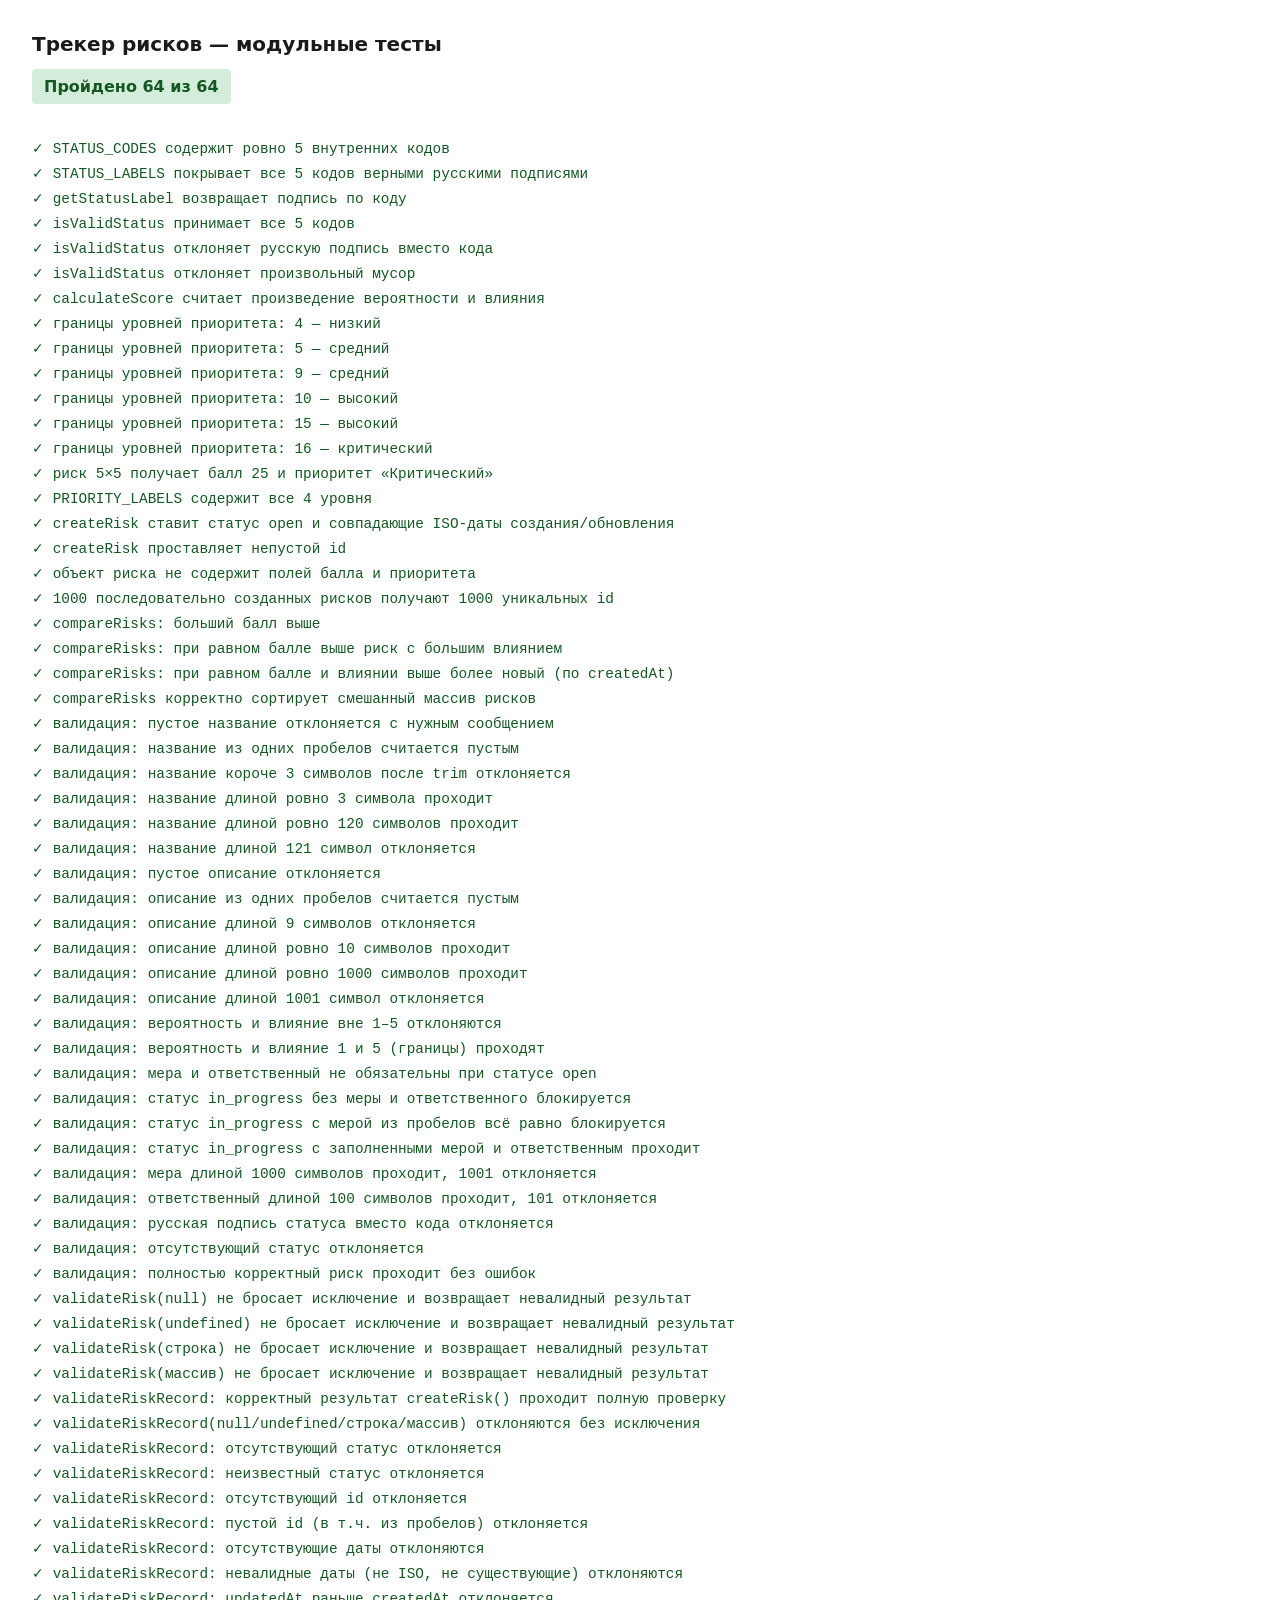
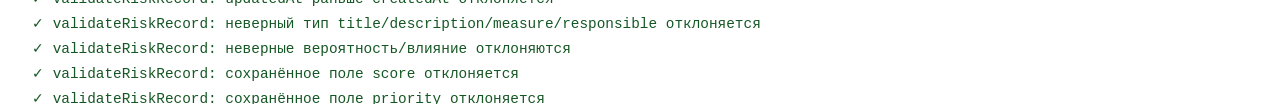
==== tests.html @ 2b3a25c7 "feat: добавить модель риска и валидацию" ====
<!doctype html>
<html lang="ru">
<head>
  <meta charset="utf-8" />
  <title>Трекер рисков — тесты</title>
  <style>
    body { font-family: system-ui, sans-serif; margin: 2rem; color: #1a1a1a; }
    h1 { font-size: 1.25rem; }
    #summary { font-weight: bold; padding: 0.5rem 0.75rem; border-radius: 4px; margin-bottom: 1rem; display: inline-block; }
    .summary--ok { background: #d4edda; color: #155724; }
    .summary--fail { background: #f8d7da; color: #721c24; }
    ul { list-style: none; padding: 0; }
    li { padding: 0.25rem 0; font-family: ui-monospace, monospace; font-size: 0.9rem; }
    .test--pass { color: #155724; }
    .test--fail { color: #721c24; font-weight: bold; }
  </style>
</head>
<body>
  <h1>Трекер рисков — модульные тесты</h1>
  <div id="summary">Выполняется...</div>
  <ul id="results"></ul>

  <script type="module">
    import { registerRiskModelTests } from './js/tests/risk-model.test.js';

    const results = [];

    function test(name, fn) {
      try {
        fn();
        results.push({ name, passed: true });
      } catch (error) {
        results.push({ name, passed: false, message: error.message });
      }
    }

    function stringify(value) {
      try {
        return JSON.stringify(value);
      } catch {
        return String(value);
      }
    }

    const assert = {
      ok(value, message) {
        if (!value) {
          throw new Error(message || `Ожидалось истинное значение, получено ${stringify(value)}`);
        }
      },
      strictEqual(actual, expected, message) {
        if (actual !== expected) {
          throw new Error(message || `Ожидалось ${stringify(expected)}, получено ${stringify(actual)}`);
        }
      },
      deepEqual(actual, expected, message) {
        const a = stringify(actual);
        const b = stringify(expected);
        if (a !== b) {
          throw new Error(message || `Ожидалось ${b}, получено ${a}`);
        }
      },
    };

    registerRiskModelTests(test, assert);

    const summaryEl = document.getElementById('summary');
    const listEl = document.getElementById('results');

    const passedCount = results.filter((result) => result.passed).length;
    const allPassed = passedCount === results.length;

    summaryEl.textContent = `Пройдено ${passedCount} из ${results.length}`;
    summaryEl.className = allPassed ? 'summary--ok' : 'summary--fail';

    for (const result of results) {
      const li = document.createElement('li');
      li.className = result.passed ? 'test--pass' : 'test--fail';
      li.textContent = result.passed ? `✓ ${result.name}` : `✗ ${result.name} — ${result.message}`;
      listEl.appendChild(li);
    }

    console.log(`Тесты: пройдено ${passedCount} из ${results.length}`);
  </script>
</body>
</html>
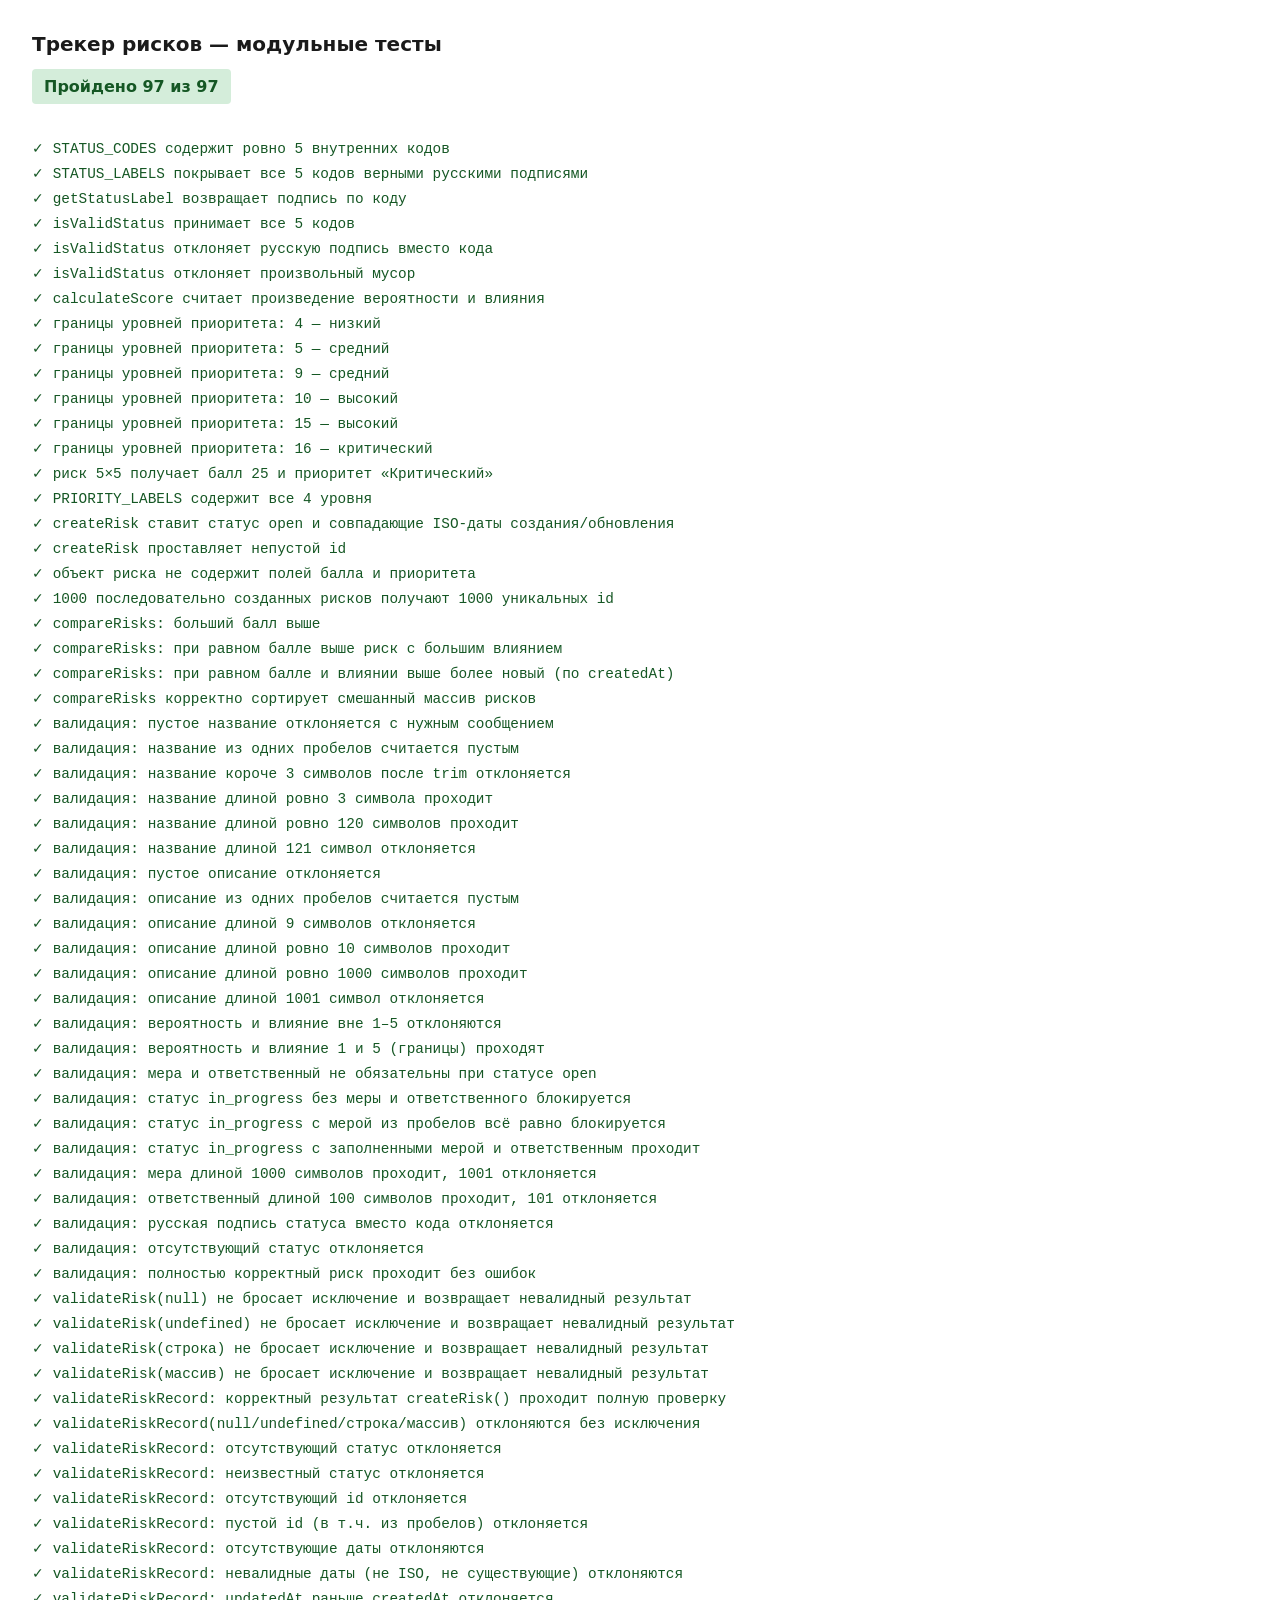
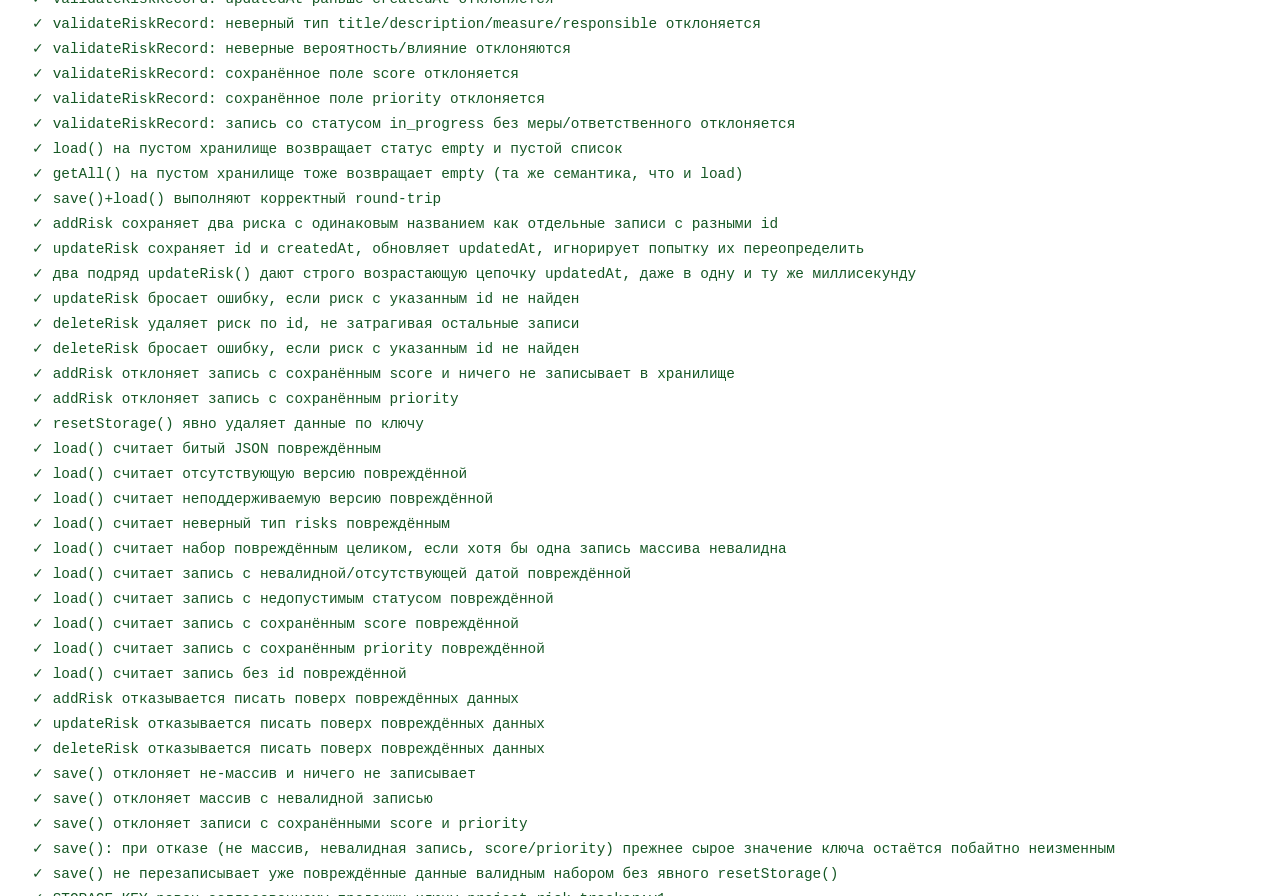
==== commit f37fb24c: "feat: добавить хранение рисков" ====
--- a/tests.html
+++ b/tests.html
@@ -22,6 +22,8 @@
 
   <script type="module">
     import { registerRiskModelTests } from './js/tests/risk-model.test.js';
+    import { registerStorageTests } from './js/tests/storage.test.js';
+    import { STORAGE_KEY } from './js/storage.js';
 
     const results = [];
 
@@ -62,7 +64,26 @@
       },
     };
 
+    // Снимок продакшн-ключа делается до запуска любых тестов (включая
+    // тесты risk-model.js, которые localStorage не трогают) и сверяется
+    // после полного прогона — тесты storage.js обязаны работать только со
+    // своими собственными тестовыми ключами и не задевать продакшн-ключ.
+    const productionKeyBefore = localStorage.getItem(STORAGE_KEY);
+
     registerRiskModelTests(test, assert);
+    registerStorageTests(test, assert);
+
+    test('Продакшн-ключ project-risk-tracker:v1 не изменён тестами', () => {
+      const productionKeyAfter = localStorage.getItem(STORAGE_KEY);
+      assert.strictEqual(
+        productionKeyAfter,
+        productionKeyBefore,
+        'сырое значение продакшн-ключа должно остаться побайтно тем же после прогона тестов',
+      );
+    });
+
+    console.log('Продакшн-ключ до прогона тестов:', productionKeyBefore);
+    console.log('Продакшн-ключ после прогона тестов:', localStorage.getItem(STORAGE_KEY));
 
     const summaryEl = document.getElementById('summary');
     const listEl = document.getElementById('results');
